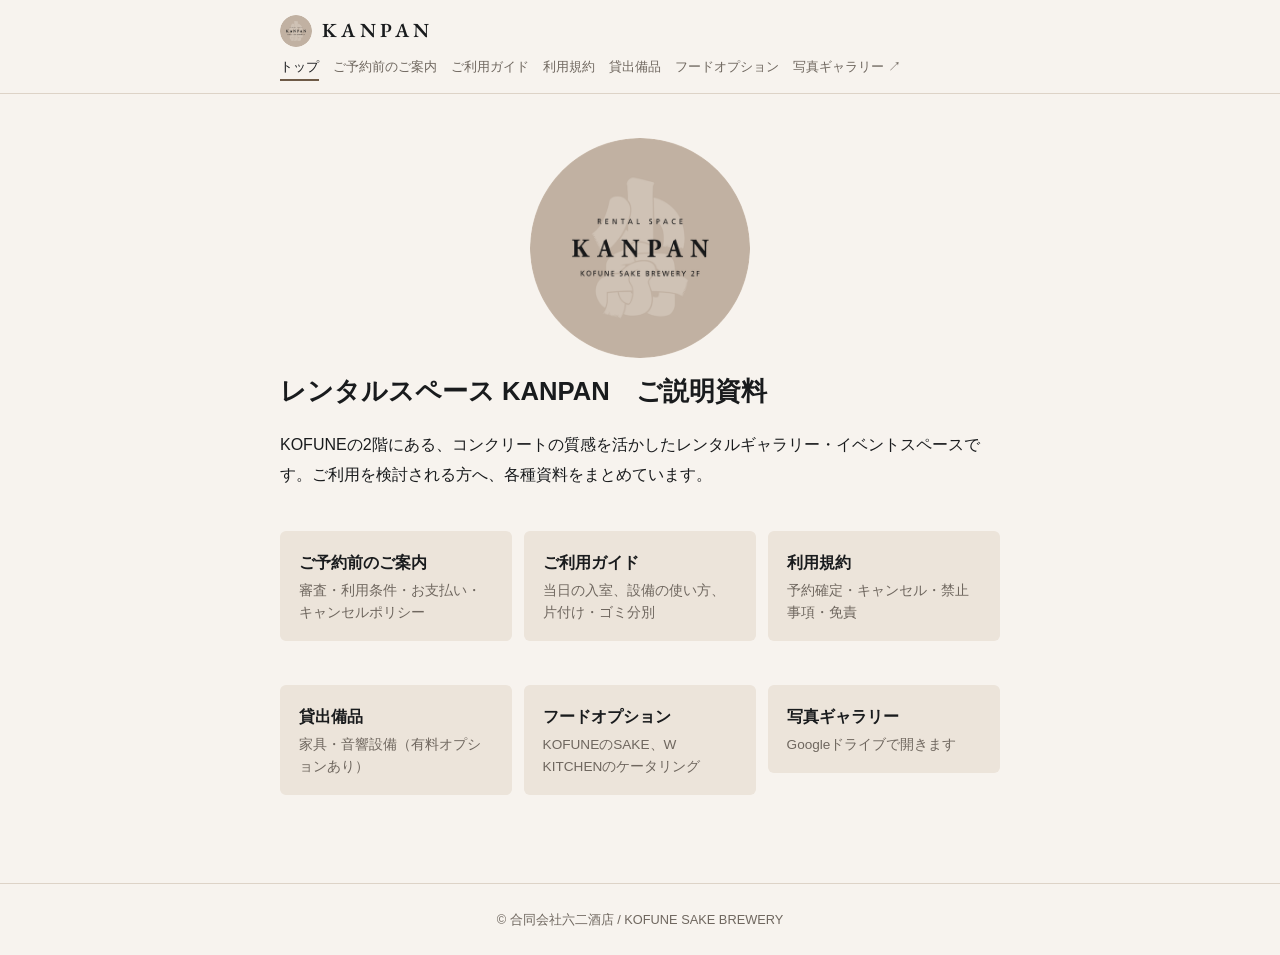
==== docs/index.html @ 24312ee4 "ヘッダーのKANPAN文字をロゴに近いセリフ体に変更 Co-Authored-By: Claude Sonnet 5.5 <noreply@anthropic.com> Claude-Session:" ====
<!doctype html>
<html lang="ja"><head><meta charset="utf-8">
<meta name="viewport" content="width=device-width,initial-scale=1">
<meta name="robots" content="noindex">
<title>レンタルスペース KANPAN　ご説明資料 | KANPAN</title>
<link rel="preconnect" href="https://fonts.googleapis.com"><link rel="preconnect" href="https://fonts.gstatic.com" crossorigin><link rel="stylesheet" href="https://fonts.googleapis.com/css2?family=EB+Garamond:wght@600&display=swap&text=KANPAN">
<link rel="icon" href="assets/img/favicon.png">
<link rel="stylesheet" href="assets/style.css"></head>
<body>
<header class="site"><div class="in">
<a class="brand" href="index.html"><img src="assets/img/logo.png" alt="" width="32" height="32"><span>KANPAN</span></a>
<nav><a href="index.html" aria-current=page>トップ</a><a href="before-booking.html">ご予約前のご案内</a><a href="guide.html">ご利用ガイド</a><a href="terms.html">利用規約</a><a href="equipment.html">貸出備品</a><a href="food.html">フードオプション</a><a href="https://drive.google.com/drive/folders/1KHEkE5Mve5kKecrOWf2TB_YpSPT9YBL8?usp=sharing" target="_blank" rel="noopener">写真ギャラリー ↗</a></nav></div></header>
<main>
<p><img class="hero-logo" src="assets/img/logo.png" alt="KANPAN RENTAL SPACE KOFUNE SAKE BREWERY 2F"></p>
<h1>レンタルスペース KANPAN　ご説明資料</h1>
<p>KOFUNEの2階にある、コンクリートの質感を活かしたレンタルギャラリー・イベントスペースです。ご利用を検討される方へ、各種資料をまとめています。</p>
<div class="cards">
<p><a class="card" href="before-booking.html">
<strong>ご予約前のご案内</strong>
<span>審査・利用条件・お支払い・キャンセルポリシー</span>
</a></p>
<p><a class="card" href="guide.html">
<strong>ご利用ガイド</strong>
<span>当日の入室、設備の使い方、片付け・ゴミ分別</span>
</a></p>
<p><a class="card" href="terms.html">
<strong>利用規約</strong>
<span>予約確定・キャンセル・禁止事項・免責</span>
</a></p>
<p><a class="card" href="equipment.html">
<strong>貸出備品</strong>
<span>家具・音響設備（有料オプションあり）</span>
</a></p>
<p><a class="card" href="food.html">
<strong>フードオプション</strong>
<span>KOFUNEのSAKE、W KITCHENのケータリング</span>
</a></p>
<p><a class="card" href="https://drive.google.com/drive/folders/1KHEkE5Mve5kKecrOWf2TB_YpSPT9YBL8?usp=sharing" rel="noopener">
<strong>写真ギャラリー</strong>
<span>Googleドライブで開きます</span>
</a></p>
</div>
</main>
<footer>© 合同会社六二酒店 / KOFUNE SAKE BREWERY</footer>
</body></html>
---- docs/assets/style.css ----
:root{
  --bg:#f7f3ee; --ink:#191b1d; --muted:#6f675f; --line:#ddd3c7;
  --panel:#ece4da; --accent:#6e5a47; --warn:#f3e8c8;
}
*{box-sizing:border-box}
html{-webkit-text-size-adjust:100%}
body{margin:0;background:var(--bg);color:var(--ink);
  font:16px/1.85 "Hiragino Sans","Hiragino Kaku Gothic ProN","Noto Sans JP","Yu Gothic",sans-serif}
a{color:var(--accent)}
header.site{border-bottom:1px solid var(--line);background:var(--bg);position:sticky;top:0;z-index:5}
header.site .in{max-width:760px;margin:0 auto;padding:12px 20px;display:flex;flex-wrap:wrap;gap:6px 18px;align-items:baseline}
header.site .brand{display:flex;align-items:center;gap:10px;font-family:'EB Garamond','Cormorant Garamond',Georgia,'Times New Roman',serif;font-weight:600;font-size:1.25rem;letter-spacing:.22em;color:var(--ink);text-decoration:none;margin-right:auto}
header.site .brand img{width:32px;height:32px;margin:0;border-radius:50%}
.hero-logo{width:min(220px,60%);margin:.4em auto 1em;border-radius:50%}
header.site nav{display:flex;flex-wrap:wrap;gap:2px 14px;font-size:13px}
header.site nav a{color:var(--muted);text-decoration:none}
header.site nav a[aria-current]{color:var(--ink);border-bottom:2px solid var(--accent)}
main{max-width:760px;margin:0 auto;padding:28px 20px 72px}
h1{font-size:1.6rem;line-height:1.4;margin:.4em 0 .8em}
h2{font-size:1.25rem;margin:2.2em 0 .6em;padding-bottom:.3em;border-bottom:1px solid var(--line)}
h3{font-size:1.05rem;margin:1.8em 0 .4em}
h4{font-size:1rem;margin:1.2em 0 .3em}
ul,ol{padding-left:1.4em}
li{margin:.2em 0}
img{max-width:100%;height:auto;border-radius:4px;display:block;margin:.8em 0}
table{border-collapse:collapse;width:100%;margin:1em 0;font-size:.95rem}
th,td{border:1px solid var(--line);padding:.55em .8em;text-align:left}
th{background:var(--panel)}
.callout{background:var(--panel);border-radius:6px;padding:.8em 1.1em;margin:1.2em 0}
.callout.warn{background:var(--warn)}
.callout>:first-child{margin-top:0}.callout>:last-child{margin-bottom:0}
.tag{font-size:.7rem;font-weight:700;background:var(--accent);color:#fff;border-radius:3px;padding:.1em .5em;vertical-align:middle;margin-left:.4em}
.plans{display:grid;grid-template-columns:repeat(auto-fit,minmax(200px,1fr));gap:12px;margin:1em 0}
.plan{background:var(--panel);border-radius:6px;padding:.8em 1.1em}
.plan h4{margin-top:0}
.cards{display:grid;grid-template-columns:repeat(auto-fit,minmax(230px,1fr));gap:12px;margin-top:1.6em}
.card{display:block;background:var(--panel);border-radius:6px;padding:1em 1.1em;text-decoration:none;color:var(--ink);border:1px solid transparent}
.card:hover{border-color:var(--accent)}
.card strong{display:block}
.card span{display:block;font-size:.85rem;color:var(--muted);line-height:1.6;margin-top:.2em}
footer{border-top:1px solid var(--line);color:var(--muted);font-size:.8rem;text-align:center;padding:24px 20px}
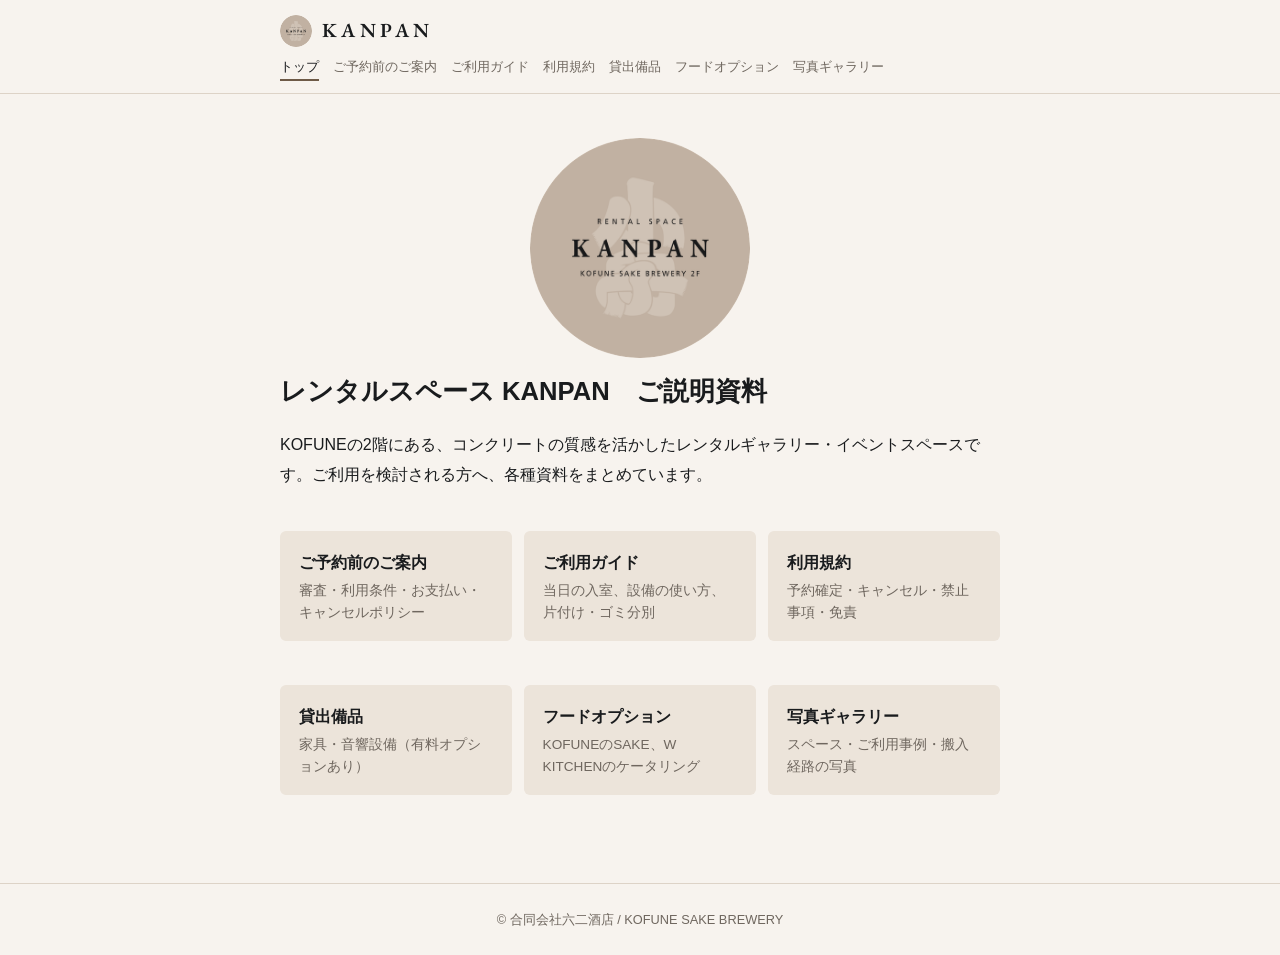
==== commit 7fb9ff10: "写真ギャラリーをサイト内の横スクロールビューに変更（画像はDriveから表示） Co-Authored-By: Claude Sonnet 5.5 <noreply@anthropic.com> Cl" ====
--- a/docs/index.html
+++ b/docs/index.html
@@ -9,7 +9,7 @@
 <body>
 <header class="site"><div class="in">
 <a class="brand" href="index.html"><img src="assets/img/logo.png" alt="" width="32" height="32"><span>KANPAN</span></a>
-<nav><a href="index.html" aria-current=page>トップ</a><a href="before-booking.html">ご予約前のご案内</a><a href="guide.html">ご利用ガイド</a><a href="terms.html">利用規約</a><a href="equipment.html">貸出備品</a><a href="food.html">フードオプション</a><a href="https://drive.google.com/drive/folders/1KHEkE5Mve5kKecrOWf2TB_YpSPT9YBL8?usp=sharing" target="_blank" rel="noopener">写真ギャラリー ↗</a></nav></div></header>
+<nav><a href="index.html" aria-current=page>トップ</a><a href="before-booking.html">ご予約前のご案内</a><a href="guide.html">ご利用ガイド</a><a href="terms.html">利用規約</a><a href="equipment.html">貸出備品</a><a href="food.html">フードオプション</a><a href="gallery.html">写真ギャラリー</a></nav></div></header>
 <main>
 <p><img class="hero-logo" src="assets/img/logo.png" alt="KANPAN RENTAL SPACE KOFUNE SAKE BREWERY 2F"></p>
 <h1>レンタルスペース KANPAN　ご説明資料</h1>
@@ -35,9 +35,9 @@
 <strong>フードオプション</strong>
 <span>KOFUNEのSAKE、W KITCHENのケータリング</span>
 </a></p>
-<p><a class="card" href="https://drive.google.com/drive/folders/1KHEkE5Mve5kKecrOWf2TB_YpSPT9YBL8?usp=sharing" rel="noopener">
+<p><a class="card" href="gallery.html">
 <strong>写真ギャラリー</strong>
-<span>Googleドライブで開きます</span>
+<span>スペース・ご利用事例・搬入経路の写真</span>
 </a></p>
 </div>
 </main>
--- a/docs/assets/style.css
+++ b/docs/assets/style.css
@@ -39,3 +39,21 @@
 .card strong{display:block}
 .card span{display:block;font-size:.85rem;color:var(--muted);line-height:1.6;margin-top:.2em}
 footer{border-top:1px solid var(--line);color:var(--muted);font-size:.8rem;text-align:center;padding:24px 20px}
+
+/* gallery */
+.gal{position:relative;margin:.8em 0 1.4em}
+.gal-track{display:flex;gap:12px;overflow-x:auto;scroll-snap-type:x mandatory;-webkit-overflow-scrolling:touch;padding-bottom:6px;scrollbar-width:thin}
+.gal-track figure{flex:0 0 min(78%,420px);margin:0;scroll-snap-align:start}
+.gal-track figure a{display:block}
+.gal-track img{width:100%;aspect-ratio:4/3;object-fit:cover;margin:0;background:var(--panel);border-radius:6px}
+.gal-track figcaption{font-size:.85rem;color:var(--muted);margin-top:.3em;line-height:1.5}
+.gal-btn{position:absolute;top:calc(50% - 30px);width:38px;height:38px;border-radius:50%;border:0;background:rgba(25,27,29,.55);color:#fff;font-size:24px;line-height:1;cursor:pointer;z-index:2}
+.gal-btn.prev{left:6px}.gal-btn.next{right:6px}
+@media(hover:none){.gal>.gal-btn{display:none}}
+.gal-more{font-size:.9rem}
+.lb{position:fixed;inset:0;background:rgba(0,0,0,.92);z-index:50;display:flex;flex-direction:column;align-items:center;justify-content:center}
+.lb[hidden]{display:none}
+.lb img{max-width:94vw;max-height:80vh;object-fit:contain;margin:0;border-radius:0;background:none}
+.lb-cap{color:#eee;font-size:.9rem;margin-top:.8em}
+.lb-x{position:absolute;top:10px;right:14px;background:none;border:0;color:#fff;font-size:34px;cursor:pointer}
+.lb .gal-btn{top:50%}.lb-prev{left:8px}.lb-next{right:8px}
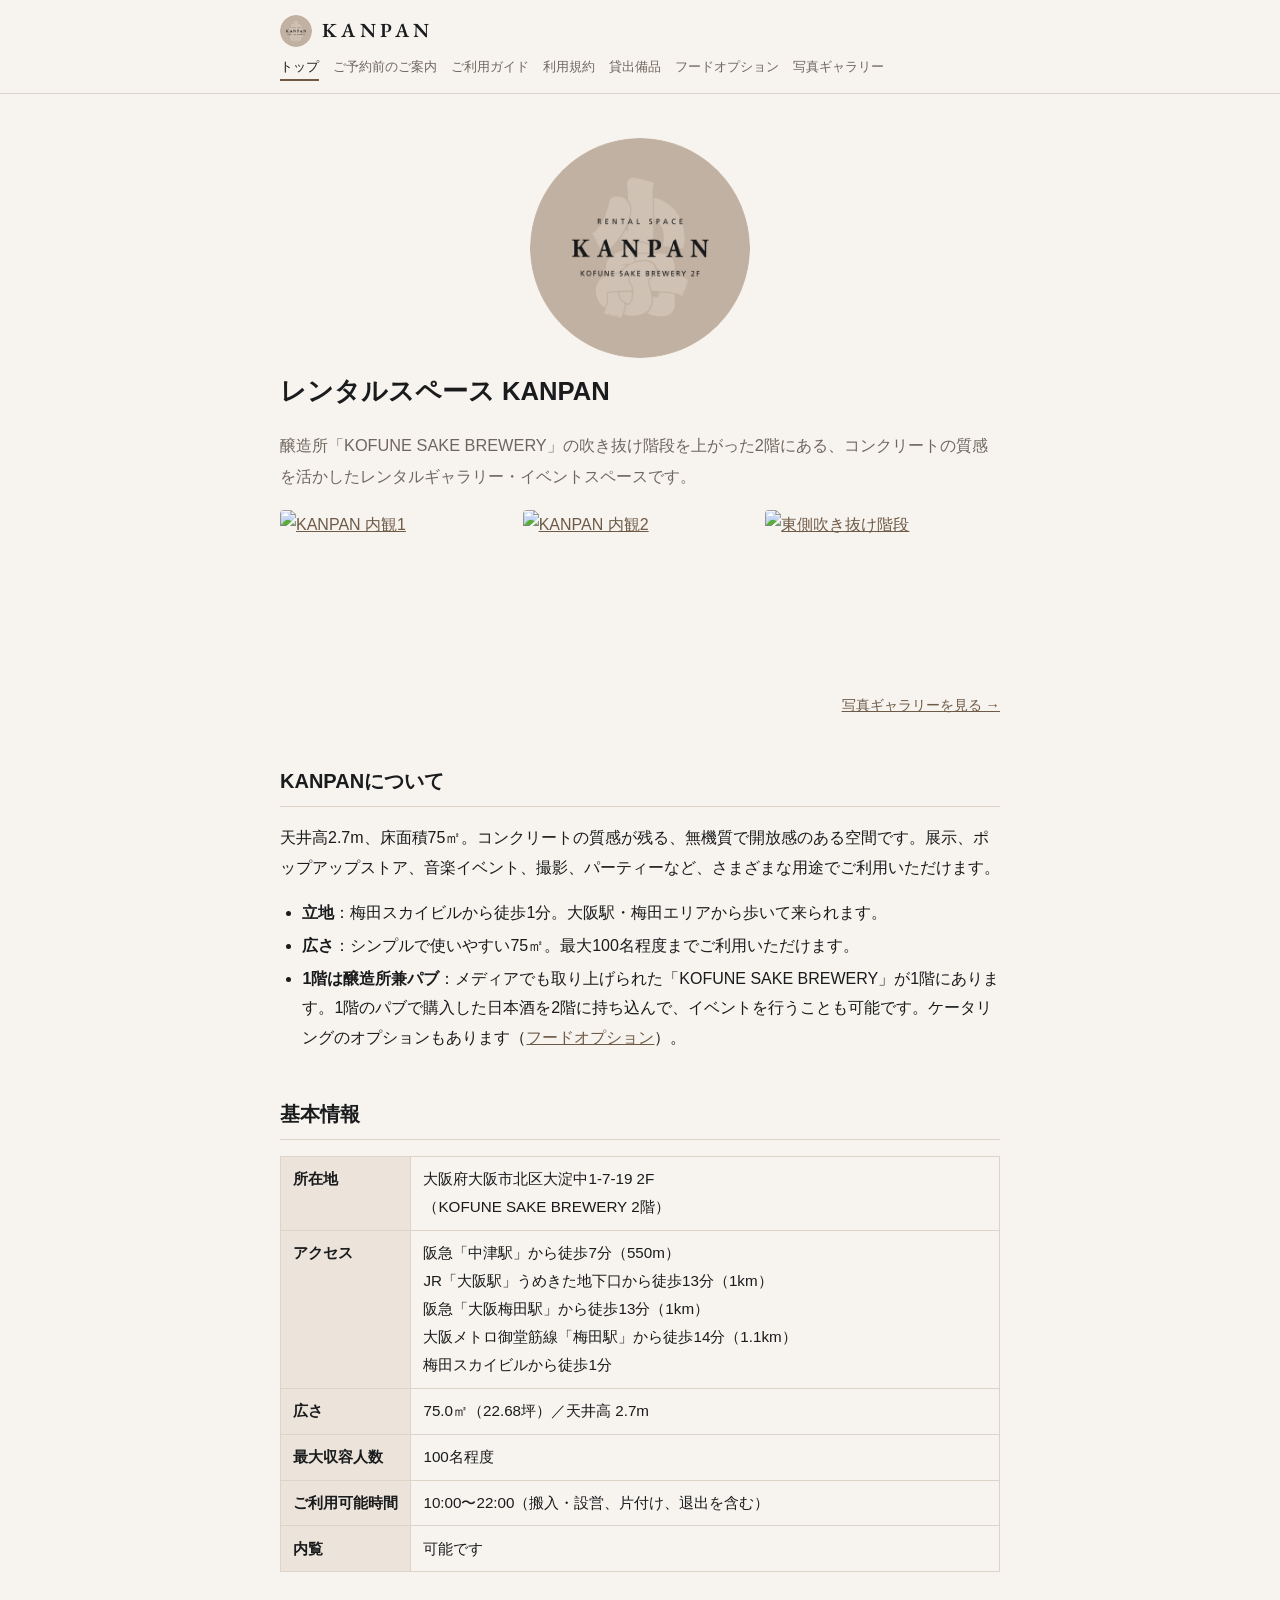
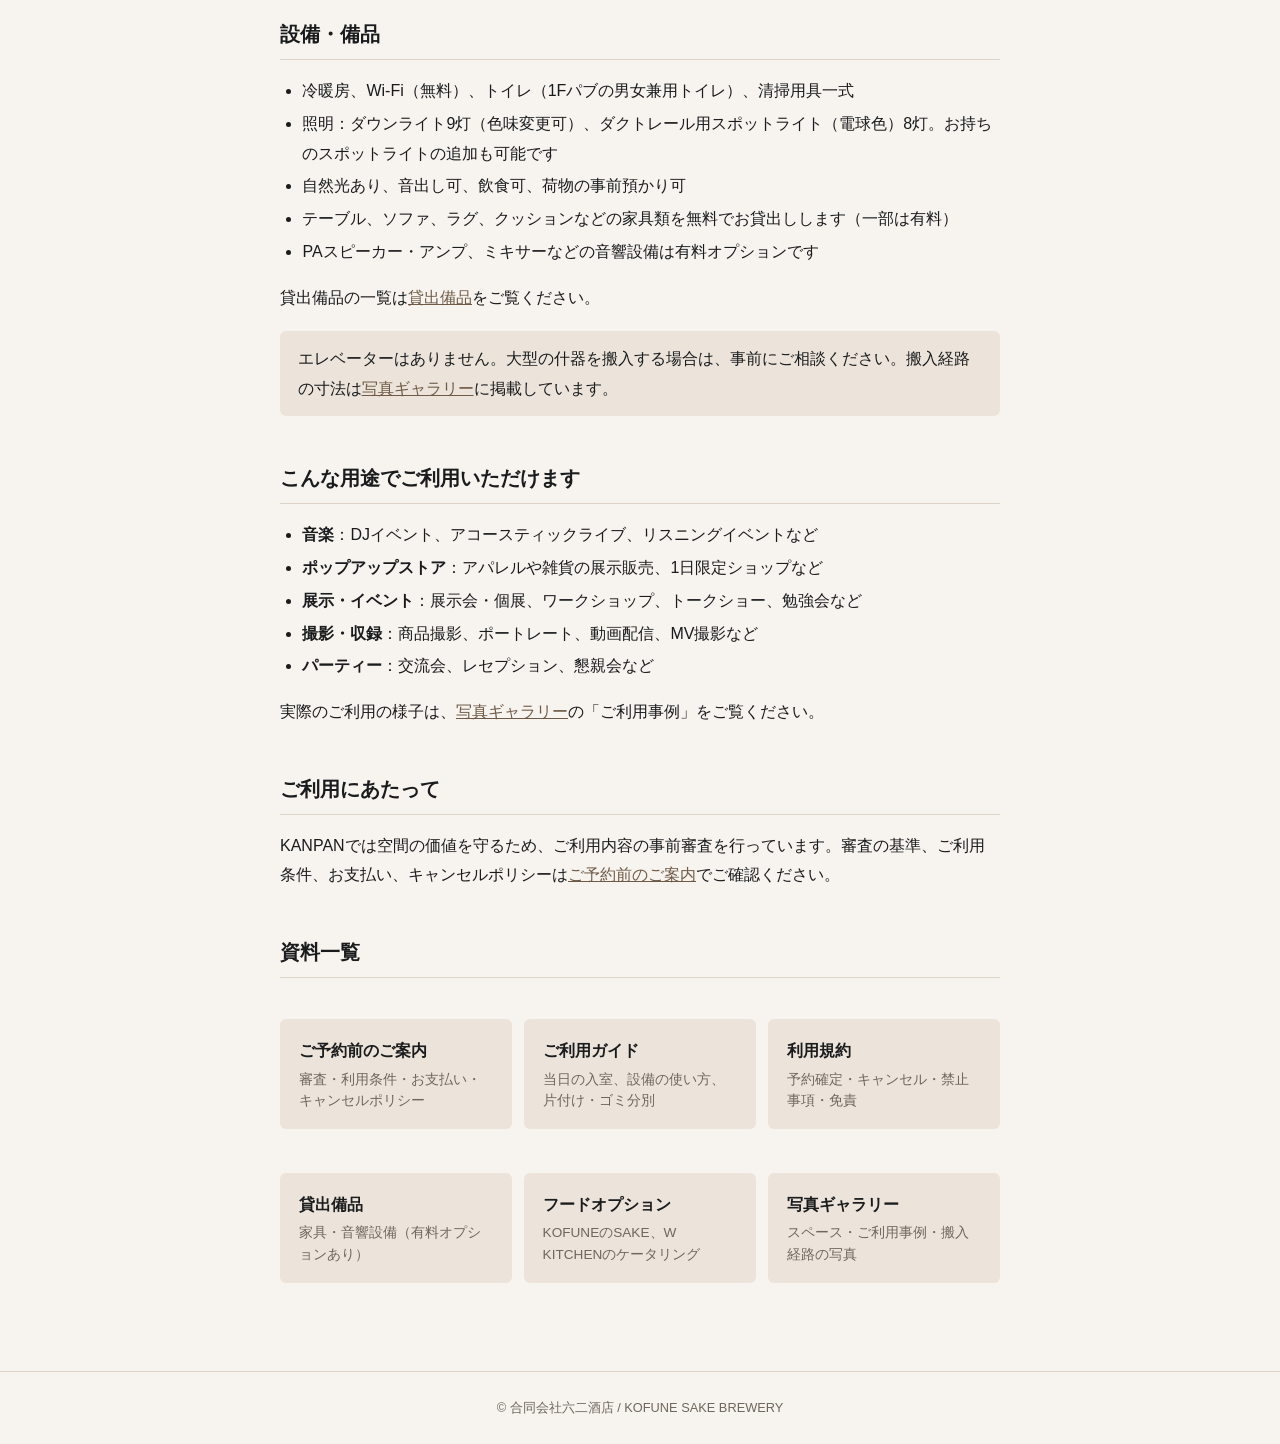
==== commit 8e1fbe0d: "TOPページをスペース概要ページに刷新（写真・概要・基本情報・設備・用途・資料一覧） Co-Authored-By: Claude Sonnet 5.5 <noreply@anthropic.com>" ====
--- a/docs/index.html
+++ b/docs/index.html
@@ -2,18 +2,67 @@
 <html lang="ja"><head><meta charset="utf-8">
 <meta name="viewport" content="width=device-width,initial-scale=1">
 <meta name="robots" content="noindex">
-<title>レンタルスペース KANPAN　ご説明資料 | KANPAN</title>
+<title>レンタルスペース KANPAN | KANPAN</title>
 <link rel="preconnect" href="https://fonts.googleapis.com"><link rel="preconnect" href="https://fonts.gstatic.com" crossorigin><link rel="stylesheet" href="https://fonts.googleapis.com/css2?family=EB+Garamond:wght@600&display=swap&text=KANPAN">
 <link rel="icon" href="assets/img/favicon.png">
-<link rel="stylesheet" href="assets/style.css"></head>
+<link rel="stylesheet" href="assets/style.css?v=934fba70"></head>
 <body>
 <header class="site"><div class="in">
 <a class="brand" href="index.html"><img src="assets/img/logo.png" alt="" width="32" height="32"><span>KANPAN</span></a>
 <nav><a href="index.html" aria-current=page>トップ</a><a href="before-booking.html">ご予約前のご案内</a><a href="guide.html">ご利用ガイド</a><a href="terms.html">利用規約</a><a href="equipment.html">貸出備品</a><a href="food.html">フードオプション</a><a href="gallery.html">写真ギャラリー</a></nav></div></header>
 <main>
 <p><img class="hero-logo" src="assets/img/logo.png" alt="KANPAN RENTAL SPACE KOFUNE SAKE BREWERY 2F"></p>
-<h1>レンタルスペース KANPAN　ご説明資料</h1>
-<p>KOFUNEの2階にある、コンクリートの質感を活かしたレンタルギャラリー・イベントスペースです。ご利用を検討される方へ、各種資料をまとめています。</p>
+<h1>レンタルスペース KANPAN</h1>
+<p class="lead">醸造所「KOFUNE SAKE BREWERY」の吹き抜け階段を上がった2階にある、コンクリートの質感を活かしたレンタルギャラリー・イベントスペースです。</p>
+
+<div class="top-photos">
+<a href="gallery.html"><img src="https://drive.google.com/thumbnail?id=1IPfZn4taj1zbt73wC304UV8E2W1sgwKq&sz=w800" alt="KANPAN 内観1" loading="lazy"></a>
+<a href="gallery.html"><img src="https://drive.google.com/thumbnail?id=1oKHqWB2fzen7YGyEgPApp3NIURvIbgzC&sz=w800" alt="KANPAN 内観2" loading="lazy"></a>
+<a href="gallery.html"><img src="https://drive.google.com/thumbnail?id=1zm9k5efCCYIS98kVnPHnDp8QQxS5e6tA&sz=w800" alt="東側吹き抜け階段" loading="lazy"></a>
+</div>
+<p class="more"><a href="gallery.html">写真ギャラリーを見る →</a></p>
+
+<h2>KANPANについて</h2>
+<p>天井高2.7m、床面積75㎡。コンクリートの質感が残る、無機質で開放感のある空間です。展示、ポップアップストア、音楽イベント、撮影、パーティーなど、さまざまな用途でご利用いただけます。</p>
+<ul>
+<li><strong>立地</strong>：梅田スカイビルから徒歩1分。大阪駅・梅田エリアから歩いて来られます。</li>
+<li><strong>広さ</strong>：シンプルで使いやすい75㎡。最大100名程度までご利用いただけます。</li>
+<li><strong>1階は醸造所兼パブ</strong>：メディアでも取り上げられた「KOFUNE SAKE BREWERY」が1階にあります。1階のパブで購入した日本酒を2階に持ち込んで、イベントを行うことも可能です。ケータリングのオプションもあります（<a href="food.html">フードオプション</a>）。</li>
+</ul>
+<h2>基本情報</h2>
+<table class="facts">
+<tr><th scope="row">所在地</th><td>大阪府大阪市北区大淀中1-7-19 2F<br>（KOFUNE SAKE BREWERY 2階）</td></tr>
+<tr><th scope="row">アクセス</th><td>阪急「中津駅」から徒歩7分（550m）<br>JR「大阪駅」うめきた地下口から徒歩13分（1km）<br>阪急「大阪梅田駅」から徒歩13分（1km）<br>大阪メトロ御堂筋線「梅田駅」から徒歩14分（1.1km）<br>梅田スカイビルから徒歩1分</td></tr>
+<tr><th scope="row">広さ</th><td>75.0㎡（22.68坪）／天井高 2.7m</td></tr>
+<tr><th scope="row">最大収容人数</th><td>100名程度</td></tr>
+<tr><th scope="row">ご利用可能時間</th><td>10:00〜22:00（搬入・設営、片付け、退出を含む）</td></tr>
+<tr><th scope="row">内覧</th><td>可能です</td></tr>
+</table>
+
+<h2>設備・備品</h2>
+<ul>
+<li>冷暖房、Wi-Fi（無料）、トイレ（1Fパブの男女兼用トイレ）、清掃用具一式</li>
+<li>照明：ダウンライト9灯（色味変更可）、ダクトレール用スポットライト（電球色）8灯。お持ちのスポットライトの追加も可能です</li>
+<li>自然光あり、音出し可、飲食可、荷物の事前預かり可</li>
+<li>テーブル、ソファ、ラグ、クッションなどの家具類を無料でお貸出しします（一部は有料）</li>
+<li>PAスピーカー・アンプ、ミキサーなどの音響設備は有料オプションです</li>
+</ul>
+<p>貸出備品の一覧は<a href="equipment.html">貸出備品</a>をご覧ください。</p>
+<div class="callout">
+<p>エレベーターはありません。大型の什器を搬入する場合は、事前にご相談ください。搬入経路の寸法は<a href="gallery.html">写真ギャラリー</a>に掲載しています。</p>
+</div>
+<h2>こんな用途でご利用いただけます</h2>
+<ul>
+<li><strong>音楽</strong>：DJイベント、アコースティックライブ、リスニングイベントなど</li>
+<li><strong>ポップアップストア</strong>：アパレルや雑貨の展示販売、1日限定ショップなど</li>
+<li><strong>展示・イベント</strong>：展示会・個展、ワークショップ、トークショー、勉強会など</li>
+<li><strong>撮影・収録</strong>：商品撮影、ポートレート、動画配信、MV撮影など</li>
+<li><strong>パーティー</strong>：交流会、レセプション、懇親会など</li>
+</ul>
+<p>実際のご利用の様子は、<a href="gallery.html">写真ギャラリー</a>の「ご利用事例」をご覧ください。</p>
+<h2>ご利用にあたって</h2>
+<p>KANPANでは空間の価値を守るため、ご利用内容の事前審査を行っています。審査の基準、ご利用条件、お支払い、キャンセルポリシーは<a href="before-booking.html">ご予約前のご案内</a>でご確認ください。</p>
+<h2>資料一覧</h2>
 <div class="cards">
 <p><a class="card" href="before-booking.html">
 <strong>ご予約前のご案内</strong>
--- a/docs/assets/style.css
+++ b/docs/assets/style.css
@@ -57,3 +57,25 @@
 .lb-cap{color:#eee;font-size:.9rem;margin-top:.8em}
 .lb-x{position:absolute;top:10px;right:14px;background:none;border:0;color:#fff;font-size:34px;cursor:pointer}
 .lb .gal-btn{top:50%}.lb-prev{left:8px}.lb-next{right:8px}
+
+/* equipment toc */
+.toc{background:var(--panel);border-radius:8px;padding:.9em 1.1em;margin:0 0 1.6em}
+.toc-group+.toc-group{margin-top:.9em;padding-top:.8em;border-top:1px solid var(--line)}
+.toc-cat{display:inline-block;font-weight:700;color:var(--ink);text-decoration:none;margin-bottom:.35em}
+.toc-items{display:flex;flex-wrap:wrap;gap:6px 8px}
+.toc-items a{background:var(--bg);color:var(--ink);text-decoration:none;border:1px solid var(--line);border-radius:999px;padding:.2em .85em;font-size:.88rem;line-height:1.6}
+.toc-items a:hover{border-color:var(--accent);background:#fff}
+.toc-items .tag{margin-left:.3em;font-size:.65rem}
+h2[id],h3[id]{scroll-margin-top:96px}
+html{scroll-behavior:smooth}
+.to-toc{position:fixed;right:16px;bottom:18px;z-index:10;background:var(--accent);color:#fff;text-decoration:none;font-size:.9rem;font-weight:700;border-radius:999px;padding:.6em 1.1em;box-shadow:0 2px 8px rgba(0,0,0,.25)}
+.to-toc[hidden]{display:none}
+#toc{scroll-margin-top:70px}
+
+.lead{font-size:1.02rem;color:var(--muted);margin:0 0 1em}
+.top-photos{display:grid;grid-template-columns:repeat(3,1fr);gap:8px;margin:1.2em 0 .4em}
+.top-photos a{display:block}
+.top-photos img{width:100%;aspect-ratio:4/3;object-fit:cover;margin:0}
+.more{text-align:right;font-size:.9rem;margin:.2em 0 0}
+table.facts th{width:8.5em;background:var(--panel);white-space:nowrap;vertical-align:top}
+@media(max-width:480px){table.facts th{width:6.5em;white-space:normal}}
